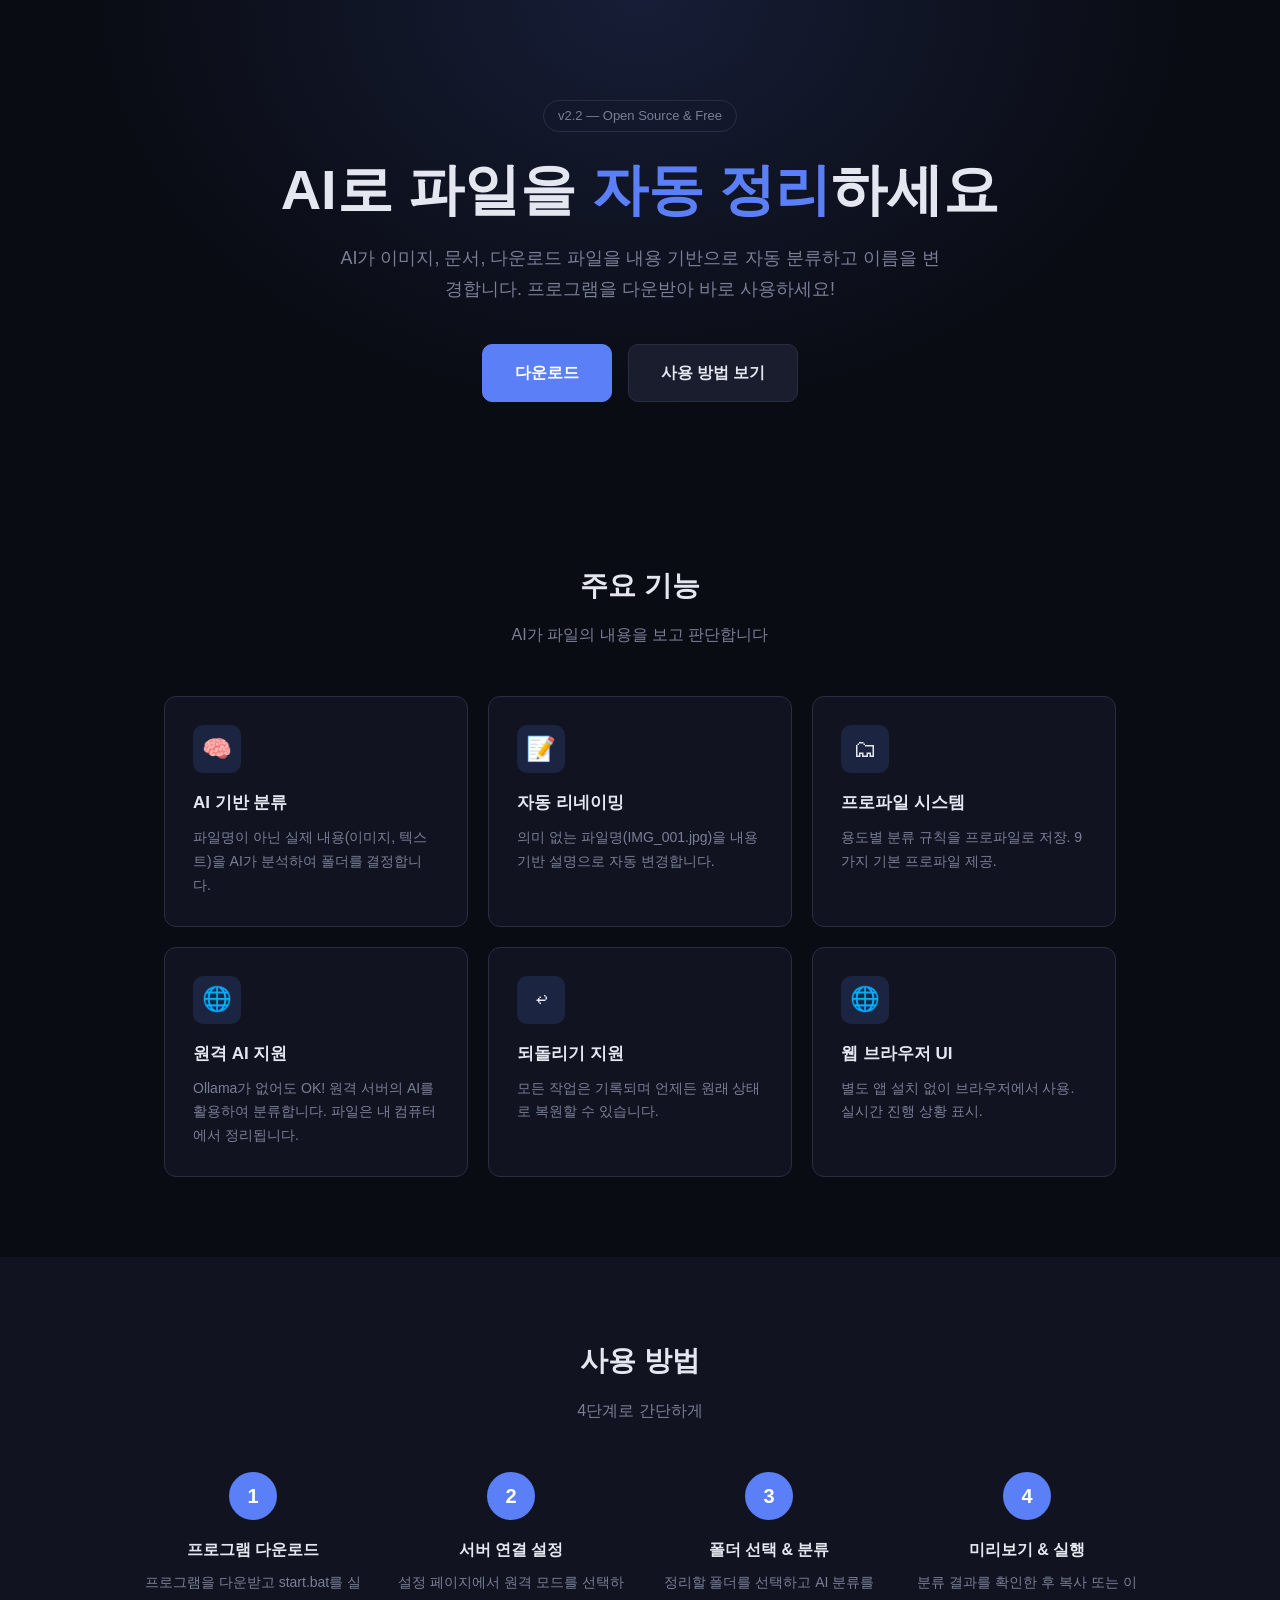
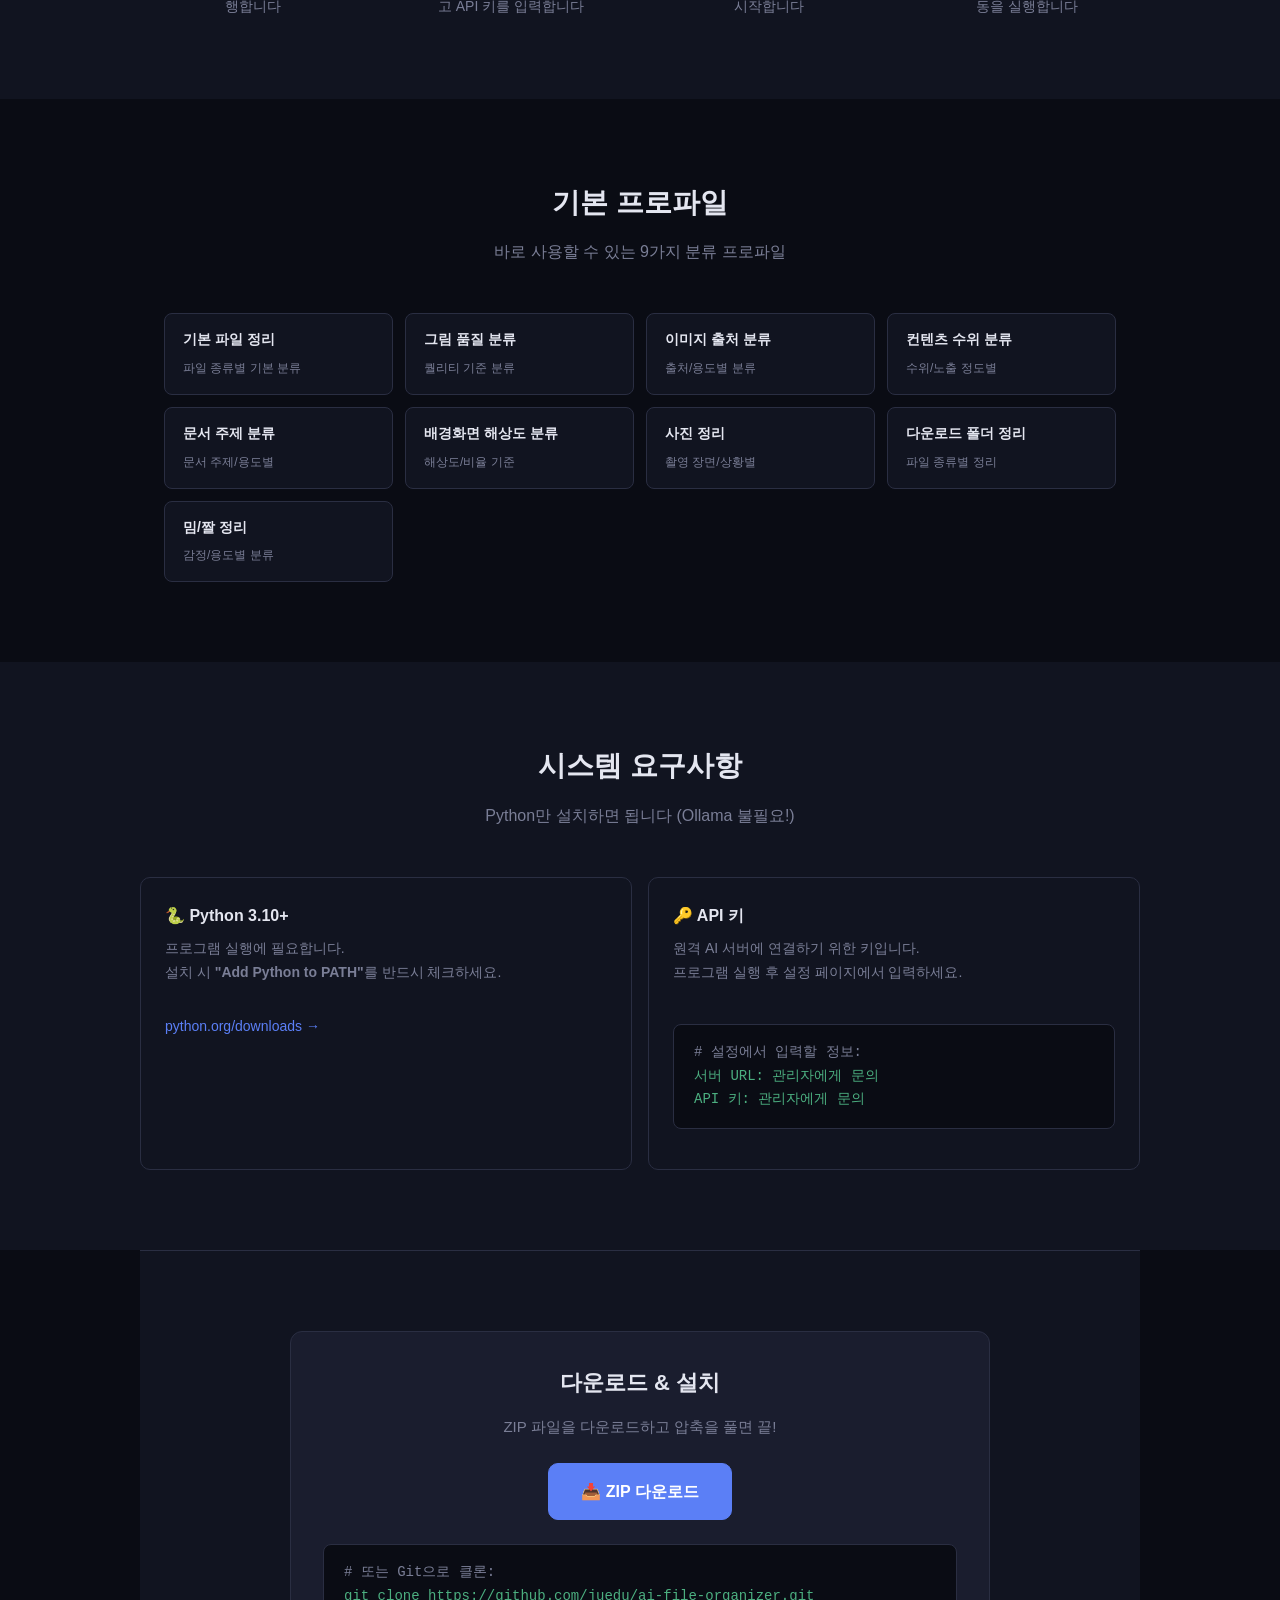
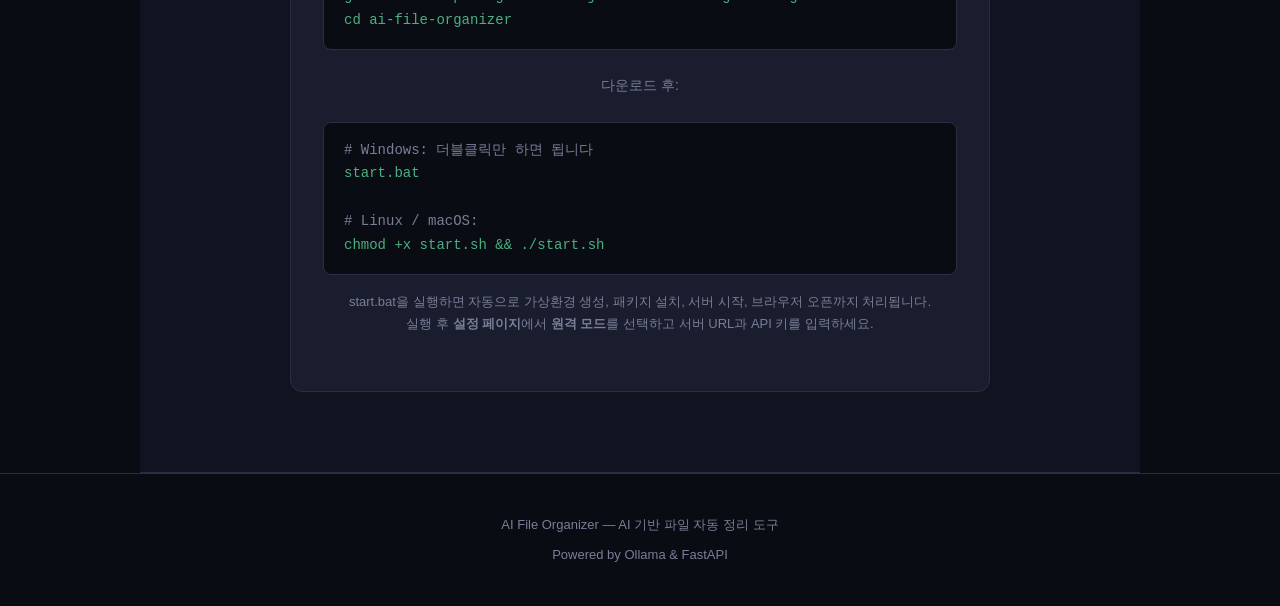
==== site/index.html @ c1749bc6 "Initial commit: AI File Organizer AI 기반 파일 자동 정리 도구 - Ollama & FastAPI 기반 - Backend: FastAPI 서버, AI " ====
<!DOCTYPE html>
<html lang="ko">
<head>
    <meta charset="UTF-8">
    <meta name="viewport" content="width=device-width, initial-scale=1.0">
    <title>AI File Organizer - AI로 파일을 자동 정리하세요</title>
    <style>
        *, *::before, *::after { box-sizing: border-box; margin: 0; padding: 0; }
        :root {
            --bg: #0a0c14;
            --bg2: #111420;
            --bg3: #1a1d2e;
            --border: #2a2e42;
            --text: #e4e6f0;
            --dim: #7a7e96;
            --primary: #5b7ff6;
            --primary-glow: rgba(91, 127, 246, 0.15);
            --accent: #4caf80;
            --font: 'Segoe UI', -apple-system, BlinkMacSystemFont, sans-serif;
        }
        body { font-family: var(--font); background: var(--bg); color: var(--text); line-height: 1.7; }
        a { color: var(--primary); text-decoration: none; }
        a:hover { text-decoration: underline; }

        /* ── Hero ── */
        .hero {
            text-align: center;
            padding: 100px 24px 80px;
            background: radial-gradient(ellipse at 50% 0%, var(--primary-glow) 0%, transparent 60%);
        }
        .hero-badge {
            display: inline-block;
            padding: 4px 14px;
            border: 1px solid var(--border);
            border-radius: 20px;
            font-size: 13px;
            color: var(--dim);
            margin-bottom: 24px;
        }
        .hero h1 {
            font-size: clamp(32px, 5vw, 56px);
            font-weight: 800;
            line-height: 1.2;
            margin-bottom: 20px;
        }
        .hero h1 span { color: var(--primary); }
        .hero p {
            font-size: 18px;
            color: var(--dim);
            max-width: 600px;
            margin: 0 auto 40px;
        }
        .hero-btns {
            display: flex;
            gap: 16px;
            justify-content: center;
            flex-wrap: wrap;
        }
        .btn {
            display: inline-flex;
            align-items: center;
            gap: 8px;
            padding: 14px 32px;
            border-radius: 10px;
            font-size: 16px;
            font-weight: 600;
            cursor: pointer;
            border: 1px solid var(--border);
            transition: all 0.2s;
        }
        .btn-primary {
            background: var(--primary);
            color: #fff;
            border-color: var(--primary);
        }
        .btn-primary:hover { background: #4a6de5; text-decoration: none; }
        .btn-secondary {
            background: var(--bg3);
            color: var(--text);
        }
        .btn-secondary:hover { border-color: var(--primary); text-decoration: none; }

        /* ── Features ── */
        .section {
            max-width: 1000px;
            margin: 0 auto;
            padding: 80px 24px;
        }
        .section-title {
            text-align: center;
            font-size: 28px;
            font-weight: 700;
            margin-bottom: 12px;
        }
        .section-sub {
            text-align: center;
            color: var(--dim);
            margin-bottom: 48px;
            font-size: 16px;
        }
        .features {
            display: grid;
            grid-template-columns: repeat(auto-fit, minmax(280px, 1fr));
            gap: 20px;
        }
        .feature-card {
            background: var(--bg2);
            border: 1px solid var(--border);
            border-radius: 12px;
            padding: 28px;
            transition: border-color 0.2s;
        }
        .feature-card:hover { border-color: var(--primary); }
        .feature-icon {
            width: 48px;
            height: 48px;
            border-radius: 10px;
            background: var(--primary-glow);
            display: flex;
            align-items: center;
            justify-content: center;
            font-size: 24px;
            margin-bottom: 16px;
        }
        .feature-card h3 { font-size: 17px; margin-bottom: 8px; }
        .feature-card p { font-size: 14px; color: var(--dim); }

        /* ── How It Works ── */
        .steps {
            display: grid;
            grid-template-columns: repeat(auto-fit, minmax(200px, 1fr));
            gap: 32px;
            counter-reset: step;
        }
        .step {
            text-align: center;
            position: relative;
        }
        .step::before {
            counter-increment: step;
            content: counter(step);
            display: flex;
            width: 48px;
            height: 48px;
            border-radius: 50%;
            background: var(--primary);
            color: #fff;
            font-size: 20px;
            font-weight: 700;
            align-items: center;
            justify-content: center;
            margin: 0 auto 16px;
        }
        .step h3 { font-size: 16px; margin-bottom: 8px; }
        .step p { font-size: 14px; color: var(--dim); }

        /* ── Requirements ── */
        .req-grid {
            display: grid;
            grid-template-columns: repeat(auto-fit, minmax(260px, 1fr));
            gap: 16px;
        }
        .req-card {
            background: var(--bg2);
            border: 1px solid var(--border);
            border-radius: 10px;
            padding: 24px;
        }
        .req-card h3 {
            font-size: 16px;
            margin-bottom: 8px;
            display: flex;
            align-items: center;
            gap: 8px;
        }
        .req-card p { font-size: 14px; color: var(--dim); }
        .req-card a { font-size: 14px; }

        /* ── Download Section ── */
        .download-section {
            background: var(--bg2);
            border-top: 1px solid var(--border);
            border-bottom: 1px solid var(--border);
        }
        .download-box {
            background: var(--bg3);
            border: 1px solid var(--border);
            border-radius: 12px;
            padding: 32px;
            text-align: center;
            max-width: 700px;
            margin: 0 auto;
        }
        .download-box h3 {
            font-size: 22px;
            margin-bottom: 12px;
        }
        .download-box p {
            color: var(--dim);
            margin-bottom: 24px;
            font-size: 15px;
        }
        .code-block {
            background: var(--bg);
            border: 1px solid var(--border);
            border-radius: 8px;
            padding: 16px 20px;
            font-family: 'Consolas', 'Monaco', monospace;
            font-size: 14px;
            text-align: left;
            overflow-x: auto;
            margin: 16px 0;
            color: var(--accent);
        }
        .code-block .comment { color: var(--dim); }

        /* ── Profiles ── */
        .profile-list {
            display: grid;
            grid-template-columns: repeat(auto-fill, minmax(200px, 1fr));
            gap: 12px;
        }
        .profile-tag {
            background: var(--bg2);
            border: 1px solid var(--border);
            border-radius: 8px;
            padding: 14px 18px;
            font-size: 14px;
        }
        .profile-tag strong { display: block; margin-bottom: 4px; }
        .profile-tag span { font-size: 12px; color: var(--dim); }

        /* ── Footer ── */
        .footer {
            text-align: center;
            padding: 40px 24px;
            color: var(--dim);
            font-size: 13px;
            border-top: 1px solid var(--border);
        }

        /* ── Responsive ── */
        @media (max-width: 640px) {
            .hero { padding: 60px 16px 50px; }
            .section { padding: 50px 16px; }
            .hero-btns { flex-direction: column; align-items: center; }
        }
    </style>
</head>
<body>

    <!-- Hero -->
    <section class="hero">
        <div class="hero-badge">v2.2 &mdash; Open Source &amp; Free</div>
        <h1>AI로 파일을 <span>자동 정리</span>하세요</h1>
        <p>
            AI가 이미지, 문서, 다운로드 파일을
            내용 기반으로 자동 분류하고 이름을 변경합니다.
            프로그램을 다운받아 바로 사용하세요!
        </p>
        <div class="hero-btns">
            <a href="#download" class="btn btn-primary">다운로드</a>
            <a href="#how" class="btn btn-secondary">사용 방법 보기</a>
        </div>
    </section>

    <!-- Features -->
    <section class="section">
        <h2 class="section-title">주요 기능</h2>
        <p class="section-sub">AI가 파일의 내용을 보고 판단합니다</p>
        <div class="features">
            <div class="feature-card">
                <div class="feature-icon">&#x1F9E0;</div>
                <h3>AI 기반 분류</h3>
                <p>파일명이 아닌 실제 내용(이미지, 텍스트)을 AI가 분석하여 폴더를 결정합니다.</p>
            </div>
            <div class="feature-card">
                <div class="feature-icon">&#x1F4DD;</div>
                <h3>자동 리네이밍</h3>
                <p>의미 없는 파일명(IMG_001.jpg)을 내용 기반 설명으로 자동 변경합니다.</p>
            </div>
            <div class="feature-card">
                <div class="feature-icon">&#x1F5C2;</div>
                <h3>프로파일 시스템</h3>
                <p>용도별 분류 규칙을 프로파일로 저장. 9가지 기본 프로파일 제공.</p>
            </div>
            <div class="feature-card">
                <div class="feature-icon">&#x1F310;</div>
                <h3>원격 AI 지원</h3>
                <p>Ollama가 없어도 OK! 원격 서버의 AI를 활용하여 분류합니다. 파일은 내 컴퓨터에서 정리됩니다.</p>
            </div>
            <div class="feature-card">
                <div class="feature-icon">&#x21A9;</div>
                <h3>되돌리기 지원</h3>
                <p>모든 작업은 기록되며 언제든 원래 상태로 복원할 수 있습니다.</p>
            </div>
            <div class="feature-card">
                <div class="feature-icon">&#x1F310;</div>
                <h3>웹 브라우저 UI</h3>
                <p>별도 앱 설치 없이 브라우저에서 사용. 실시간 진행 상황 표시.</p>
            </div>
        </div>
    </section>

    <!-- How It Works -->
    <section class="section" id="how" style="background: var(--bg2); border-radius: 0; max-width: 100%; margin: 0;">
        <div style="max-width: 1000px; margin: 0 auto;">
            <h2 class="section-title">사용 방법</h2>
            <p class="section-sub">4단계로 간단하게</p>
            <div class="steps">
                <div class="step">
                    <h3>프로그램 다운로드</h3>
                    <p>프로그램을 다운받고 start.bat를 실행합니다</p>
                </div>
                <div class="step">
                    <h3>서버 연결 설정</h3>
                    <p>설정 페이지에서 원격 모드를 선택하고 API 키를 입력합니다</p>
                </div>
                <div class="step">
                    <h3>폴더 선택 &amp; 분류</h3>
                    <p>정리할 폴더를 선택하고 AI 분류를 시작합니다</p>
                </div>
                <div class="step">
                    <h3>미리보기 &amp; 실행</h3>
                    <p>분류 결과를 확인한 후 복사 또는 이동을 실행합니다</p>
                </div>
            </div>
        </div>
    </section>

    <!-- Built-in Profiles -->
    <section class="section">
        <h2 class="section-title">기본 프로파일</h2>
        <p class="section-sub">바로 사용할 수 있는 9가지 분류 프로파일</p>
        <div class="profile-list">
            <div class="profile-tag"><strong>기본 파일 정리</strong><span>파일 종류별 기본 분류</span></div>
            <div class="profile-tag"><strong>그림 품질 분류</strong><span>퀄리티 기준 분류</span></div>
            <div class="profile-tag"><strong>이미지 출처 분류</strong><span>출처/용도별 분류</span></div>
            <div class="profile-tag"><strong>컨텐츠 수위 분류</strong><span>수위/노출 정도별</span></div>
            <div class="profile-tag"><strong>문서 주제 분류</strong><span>문서 주제/용도별</span></div>
            <div class="profile-tag"><strong>배경화면 해상도 분류</strong><span>해상도/비율 기준</span></div>
            <div class="profile-tag"><strong>사진 정리</strong><span>촬영 장면/상황별</span></div>
            <div class="profile-tag"><strong>다운로드 폴더 정리</strong><span>파일 종류별 정리</span></div>
            <div class="profile-tag"><strong>밈/짤 정리</strong><span>감정/용도별 분류</span></div>
        </div>
    </section>

    <!-- Requirements -->
    <section class="section" style="background: var(--bg2); max-width: 100%; margin: 0;">
        <div style="max-width: 1000px; margin: 0 auto;">
            <h2 class="section-title">시스템 요구사항</h2>
            <p class="section-sub">Python만 설치하면 됩니다 (Ollama 불필요!)</p>
            <div class="req-grid">
                <div class="req-card">
                    <h3>&#x1F40D; Python 3.10+</h3>
                    <p>프로그램 실행에 필요합니다.<br>설치 시 <strong>"Add Python to PATH"</strong>를 반드시 체크하세요.</p>
                    <br>
                    <a href="https://www.python.org/downloads/" target="_blank">python.org/downloads &rarr;</a>
                </div>
                <div class="req-card">
                    <h3>&#x1F511; API 키</h3>
                    <p>원격 AI 서버에 연결하기 위한 키입니다.<br>프로그램 실행 후 설정 페이지에서 입력하세요.</p>
                    <br>
                    <div class="code-block" style="margin-top: 12px;">
                        <span class="comment"># 설정에서 입력할 정보:</span><br>
                        서버 URL: 관리자에게 문의<br>
                        API 키: 관리자에게 문의
                    </div>
                </div>
            </div>
        </div>
    </section>

    <!-- Download -->
    <section class="section download-section" id="download">
        <div class="download-box">
            <h3>다운로드 &amp; 설치</h3>
            <p>ZIP 파일을 다운로드하고 압축을 풀면 끝!</p>

            <a href="#" class="btn btn-primary" id="dlBtn" onclick="alert('GitHub Releases 페이지에서 최신 버전을 다운로드하세요.');return false;">
                &#x1F4E5; ZIP 다운로드
            </a>

            <div class="code-block" style="margin-top: 24px;">
                <span class="comment"># 또는 Git으로 클론:</span><br>
                git clone https://github.com/juedu/ai-file-organizer.git<br>
                cd ai-file-organizer
            </div>

            <p style="margin-top: 24px; font-size: 14px;">다운로드 후:</p>
            <div class="code-block">
                <span class="comment"># Windows: 더블클릭만 하면 됩니다</span><br>
                start.bat<br><br>
                <span class="comment"># Linux / macOS:</span><br>
                chmod +x start.sh &amp;&amp; ./start.sh
            </div>
            <p style="font-size: 13px; color: var(--dim); margin-top: 16px;">
                start.bat을 실행하면 자동으로 가상환경 생성, 패키지 설치, 서버 시작, 브라우저 오픈까지 처리됩니다.<br>
                실행 후 <strong>설정 페이지</strong>에서 <strong>원격 모드</strong>를 선택하고 서버 URL과 API 키를 입력하세요.
            </p>
        </div>
    </section>

    <!-- Footer -->
    <footer class="footer">
        <p>AI File Organizer &mdash; AI 기반 파일 자동 정리 도구</p>
        <p style="margin-top: 8px;">Powered by Ollama &amp; FastAPI</p>
    </footer>

</body>
</html>
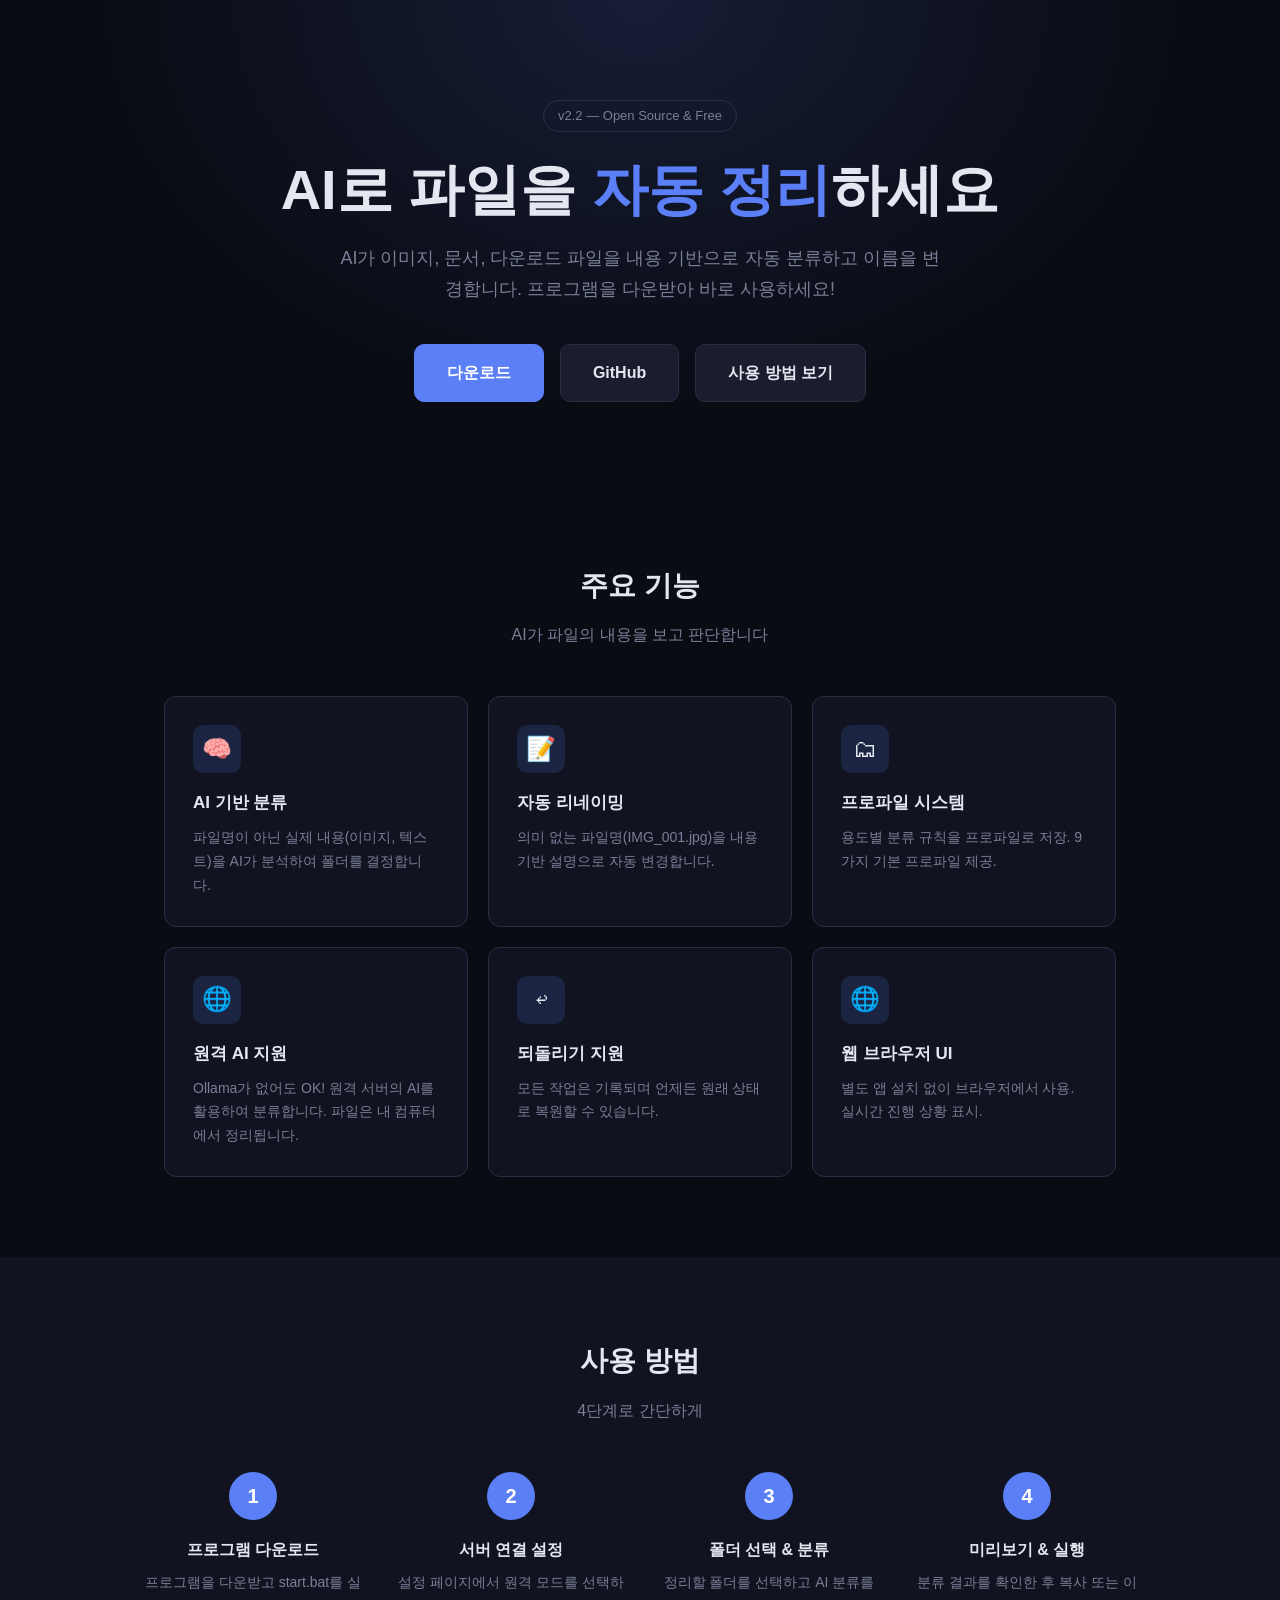
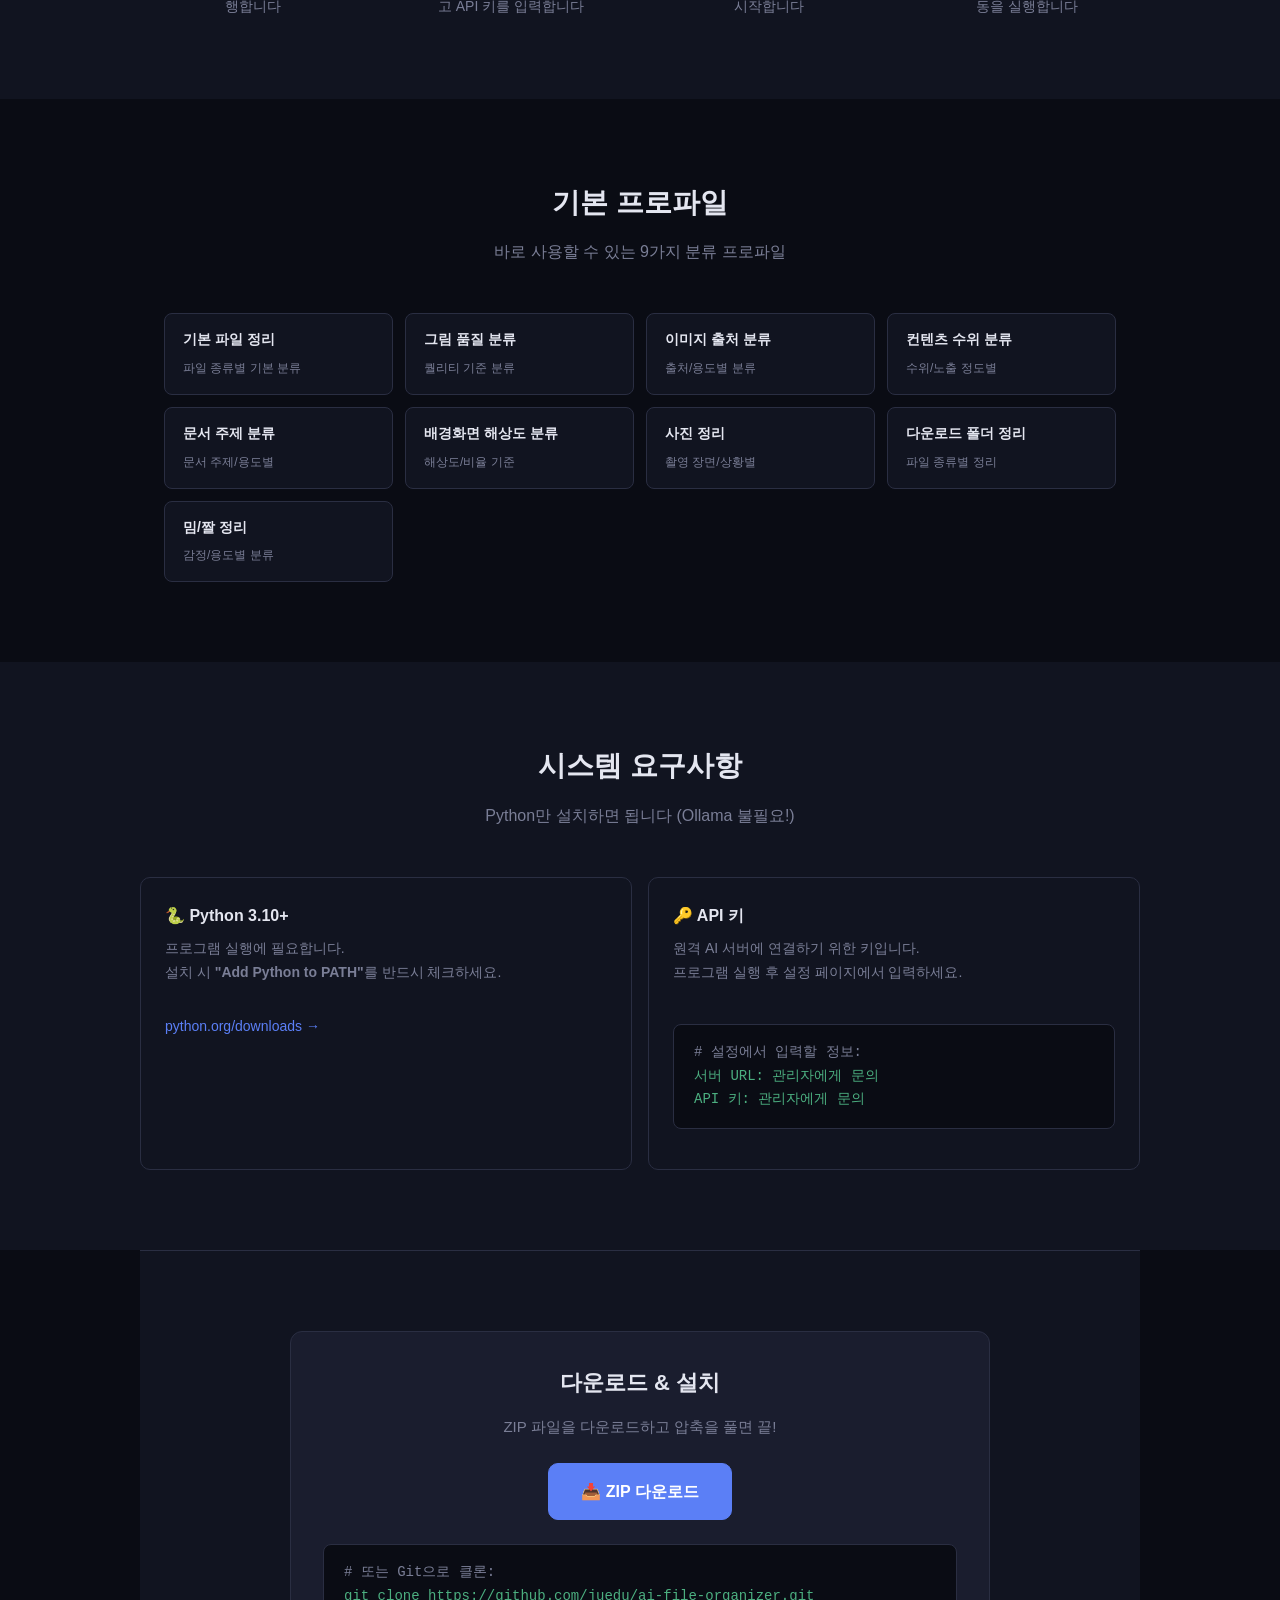
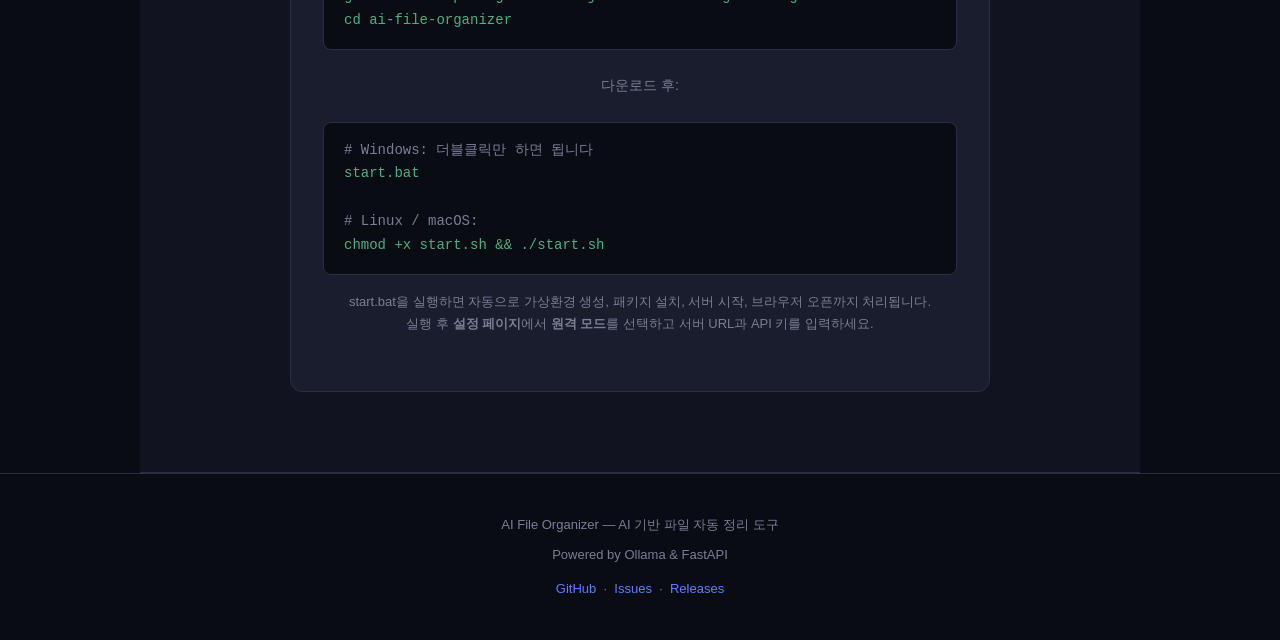
==== commit 0d731650: "Update landing page with real GitHub URLs - ZIP 다운로드 버튼: alert() → 실제 GitHub archive ZIP 링크 - Hero 섹" ====
--- a/site/index.html
+++ b/site/index.html
@@ -260,6 +260,7 @@
         </p>
         <div class="hero-btns">
             <a href="#download" class="btn btn-primary">다운로드</a>
+            <a href="https://github.com/juedu/ai-file-organizer" target="_blank" class="btn btn-secondary">GitHub</a>
             <a href="#how" class="btn btn-secondary">사용 방법 보기</a>
         </div>
     </section>
@@ -377,7 +378,7 @@
             <h3>다운로드 &amp; 설치</h3>
             <p>ZIP 파일을 다운로드하고 압축을 풀면 끝!</p>
 
-            <a href="#" class="btn btn-primary" id="dlBtn" onclick="alert('GitHub Releases 페이지에서 최신 버전을 다운로드하세요.');return false;">
+            <a href="https://github.com/juedu/ai-file-organizer/archive/refs/heads/main.zip" class="btn btn-primary" id="dlBtn">
                 &#x1F4E5; ZIP 다운로드
             </a>
 
@@ -405,6 +406,13 @@
     <footer class="footer">
         <p>AI File Organizer &mdash; AI 기반 파일 자동 정리 도구</p>
         <p style="margin-top: 8px;">Powered by Ollama &amp; FastAPI</p>
+        <p style="margin-top: 12px;">
+            <a href="https://github.com/juedu/ai-file-organizer" target="_blank">GitHub</a>
+            &nbsp;&middot;&nbsp;
+            <a href="https://github.com/juedu/ai-file-organizer/issues" target="_blank">Issues</a>
+            &nbsp;&middot;&nbsp;
+            <a href="https://github.com/juedu/ai-file-organizer/releases" target="_blank">Releases</a>
+        </p>
     </footer>
 
 </body>
